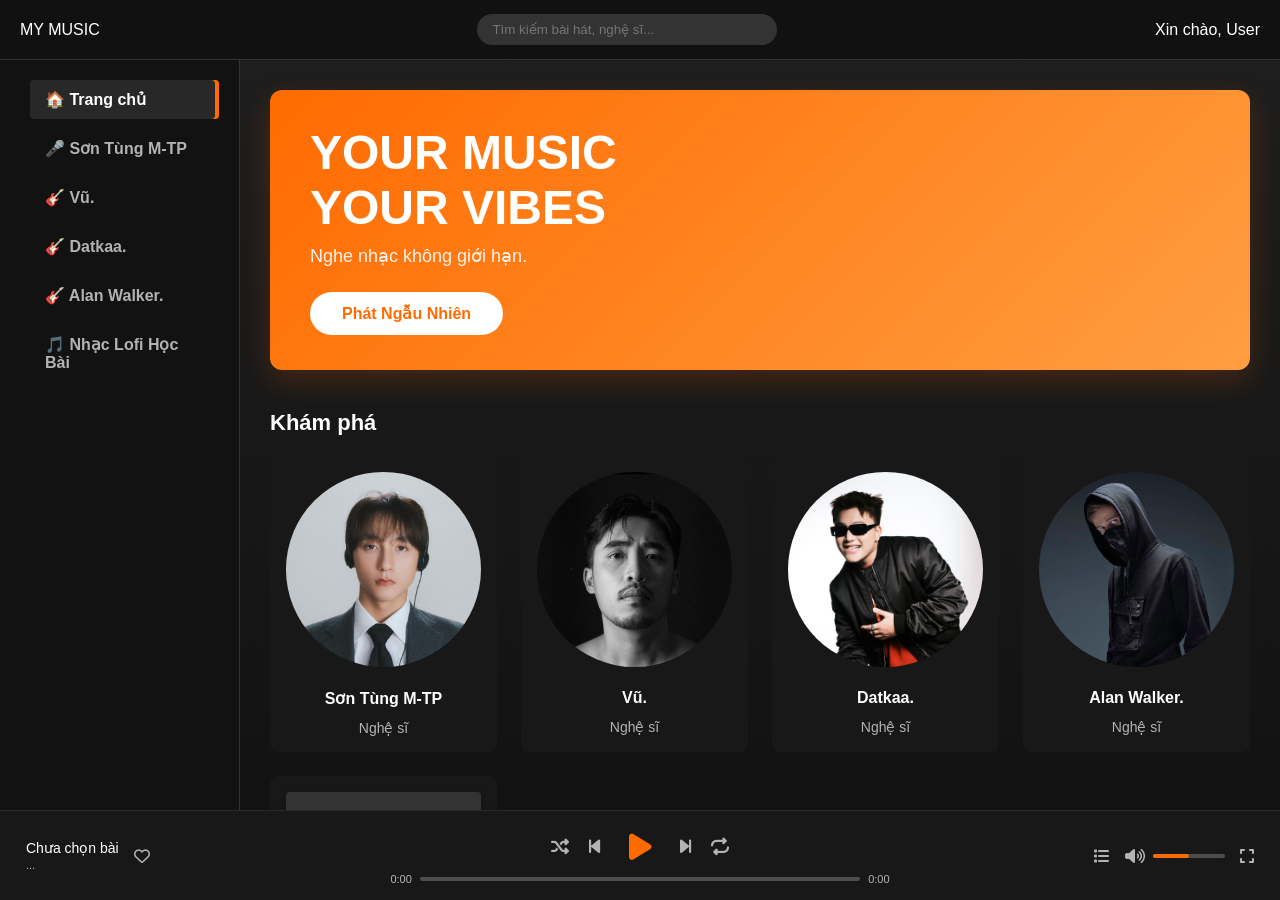
==== index.html @ be59bfaa "Upload code" ====
<!DOCTYPE html>
<html lang="vi">
<head>
    <meta charset="UTF-8">
    <meta name="viewport" content="width=device-width, initial-scale=1.0">
    <title>Music Player - Spotify Style</title>
    <link rel="stylesheet" href="style.css">
    <link rel="stylesheet" href="https://cdnjs.cloudflare.com/ajax/libs/font-awesome/6.4.0/css/all.min.css">
</head>
<body>

    <div class="background-layer">
        <img src="pic/2.jpg" class="bg-img" alt="Background">
        <div class="focus-container">
            <div class="big-clock" id="clock">00:00</div>
            <div class="date-text" id="date">Checking date...</div>
            <div class="focus-song" id="focus-song-info">...</div>
        </div>
    </div>

    <div class="ui-layer" id="mainInterface">
        
        <div class="header">
            <div class="logo-placeholder">MY MUSIC</div>
            <input type="text" placeholder="Tìm kiếm bài hát, nghệ sĩ..." class="search-bar">
            <div class="user-info">Xin chào, User</div>
        </div>

        <div class="sidebar" id="sidebar-container"></div>

        <div class="main-content">
            <div class="content-box banner-box" id="playlist-header">
                <span id="current-playlist-title">Danh sách bài hát</span>
            </div>
            
            <div id="playlist-container"></div>
        </div>

        <div class="footer-player">
            <div class="player-left">
                <div class="song-info">
                    <div class="song-name-text" id="player-song-name">Chưa chọn bài</div>
                    <div class="artist-name-text" id="player-artist-name">...</div>
                </div>
                <i class="fa-regular fa-heart icon-hover"></i>
            </div>

            <div class="player-center">
                <div class="player-controls">
                    <i class="fa-solid fa-shuffle icon-hover" id="btn-shuffle" title="Trộn bài"></i>
                    <i class="fa-solid fa-backward-step icon-hover" id="btn-prev"></i>
                    <button class="btn-play-circle" id="btn-play"><i class="fa-solid fa-play"></i></button>
                    <i class="fa-solid fa-forward-step icon-hover" id="btn-next"></i>
                    <i class="fa-solid fa-repeat icon-hover" id="btn-repeat" title="Lặp lại"></i>
                </div>
                <div class="playback-bar">
                    <span class="time-text">0:00</span>
                    <div class="progress-bar"><div class="progress-fill"></div></div>
                    <span class="time-text">0:00</span>
                </div>
            </div>

            <div class="player-right">
                <i class="fa-solid fa-list icon-hover"></i>
                <div class="volume-control">
                    <i class="fa-solid fa-volume-high icon-hover"></i>
                    <div class="volume-bar"><div class="volume-fill"></div></div>
                </div>
                <i class="fa-solid fa-expand icon-hover"></i>
            </div>
        </div>
    </div>

    <audio id="audio"></audio>
    <script src="js/data.js"></script>   
    <script src="js/ui.js"></script>     
    <script src="js/main.js"></script>
</body>
</html>
---- style.css ----
/* --- CẤU HÌNH CƠ BẢN --- */
* {
    margin: 0;
    padding: 0;
    box-sizing: border-box;
    font-family: 'Segoe UI', sans-serif;
}

body,
html {
    height: 100%;
    width: 100%;
    overflow: hidden;
    background-color: #000;
}

/* --- BACKGROUND --- */
.background-layer {
    position: fixed;
    top: 0;
    left: 0;
    width: 100%;
    height: 100%;
    z-index: 0;
    display: flex;
    flex-direction: column;
    justify-content: center;
    align-items: center;
}

.bg-img {
    position: absolute;
    width: 100%;
    height: 100%;
    object-fit: cover;
    opacity: 0.3;
}

.focus-container {
    position: relative;
    z-index: 1;
    display: flex;
    flex-direction: column;
    align-items: center;
    gap: 5px;
    text-align: center;
}

.big-clock {
    font-size: 160px;
    font-weight: bold;
    color: #fff;
    line-height: 1;
    text-shadow: 0 0 30px rgba(255, 255, 255, 0.8);
    user-select: none;
}

.date-text {
    font-size: 24px;
    color: #ddd;
    font-weight: 300;
    margin: 15px 0;
}

.focus-song {
    font-size: 20px;
    color: #ff6b00;
    font-weight: 600;
    opacity: 0.9;
    text-shadow: 0 0 15px rgba(255, 107, 0, 0.4);
    max-width: 800px;
}

/* --- UI GIAO DIỆN --- */
.ui-layer {
    position: fixed;
    top: 0;
    left: 0;
    width: 100%;
    height: 100%;
    z-index: 10;
    display: grid;
    grid-template-rows: 60px 1fr 90px;
    grid-template-columns: 240px 1fr;
    grid-template-areas: "header header" "sidebar main" "footer footer";
    transition: opacity 0.5s, visibility 0.5s;
    opacity: 1;
    visibility: visible;
    background-color: rgba(0, 0, 0, 0.9);
}

.ui-layer.hide-ui {
    opacity: 0;
    visibility: hidden;
    pointer-events: none;
}

/* --- HEADER --- */
.header {
    grid-area: header;
    background-color: #111;
    display: flex;
    align-items: center;
    justify-content: space-between;
    padding: 0 20px;
    border-bottom: 1px solid #333;
    color: white;
}

.search-bar {
    padding: 8px 15px;
    border-radius: 20px;
    border: none;
    width: 300px;
    outline: none;
    background: #333;
    color: white;
}

/* --- SIDEBAR --- */
.sidebar {
    grid-area: sidebar;
    background-color: #121212;
    padding: 20px 20px 20px 30px;
    display: flex;
    flex-direction: column;
    gap: 10px;
    border-right: 1px solid #333;
    overflow-y: auto;
}

.playlist-item {
    padding: 10px 15px;
    cursor: pointer;
    color: #b3b3b3;
    border-radius: 4px;
    font-weight: 600;
    transition: 0.2s;
    position: relative;
}

.playlist-item:hover {
    background-color: #282828;
    color: white;
}

.playlist-item.active {
    background-color: #282828;
    color: white;
    box-shadow: inset -4px 0 0 #ff6b00;
}

/* --- MAIN CONTENT --- */
.main-content {
    grid-area: main;
    padding: 30px;
    overflow-y: auto;
    background: linear-gradient(to bottom, #1e1e1e, #121212);
}

.banner-box {
    color: white;
    font-size: 24px;
    font-weight: bold;
    margin-bottom: 20px;
}

/* Style cho List dọc (Playlist thường) */
.song-box {
    display: flex;
    justify-content: space-between;
    align-items: center;
    padding: 12px 20px;
    margin-bottom: 10px;
    border-radius: 4px;
    background-color: rgba(255, 255, 255, 0.05);
    color: #b3b3b3;
    cursor: pointer;
    transition: 0.2s;
    border: 1px solid transparent;
}

.song-box:hover {
    background-color: rgba(255, 255, 255, 0.1);
    color: white;
}

.song-box.active {
    background-color: rgba(255, 107, 0, 0.15);
    color: #ff6b00;
    border-color: #ff6b00;
}

.btn-play-small {
    background: transparent;
    color: inherit;
    border: none;
    font-size: 16px;
}

/* --- HOME PAGE STYLE (Spotify Style) --- */
.hero-banner {
    width: 100%;
    height: 280px;
    background: linear-gradient(135deg, #ff6b00, #ff9e42);
    border-radius: 12px;
    padding: 40px;
    display: flex;
    flex-direction: column;
    justify-content: center;
    color: white;
    margin-bottom: 40px;
    box-shadow: 0 10px 30px rgba(255, 107, 0, 0.2);
}

.hero-title {
    font-size: 48px;
    font-weight: 800;
    text-transform: uppercase;
    margin-bottom: 10px;
}

.hero-subtitle {
    font-size: 18px;
    opacity: 0.9;
    margin-bottom: 25px;
}

.hero-btn {
    padding: 12px 32px;
    background: white;
    color: #ff6b00;
    border: none;
    border-radius: 30px;
    font-weight: bold;
    font-size: 16px;
    cursor: pointer;
    width: fit-content;
    transition: 0.3s;
}

.hero-btn:hover {
    transform: scale(1.05);
}

.section-header {
    font-size: 22px;
    color: white;
    font-weight: 700;
    margin-bottom: 20px;
    display: flex;
    justify-content: space-between;
    align-items: end;
}

.see-all {
    font-size: 14px;
    color: #b3b3b3;
    cursor: pointer;
    font-weight: normal;
}

.card-grid {
    display: grid;
    grid-template-columns: repeat(auto-fill, minmax(180px, 1fr));
    gap: 24px;
}

.music-card {
    background-color: #181818;
    padding: 16px;
    border-radius: 8px;
    cursor: pointer;
    transition: 0.3s;
    display: flex;
    flex-direction: column;
    gap: 12px;
}

.music-card:hover {
    background-color: #282828;
    transform: translateY(-5px);
}

.card-img {
    width: 100%;
    aspect-ratio: 1/1;
    background-color: #333;
    border-radius: 4px;
    display: flex;
    align-items: center;
    justify-content: center;
    position: relative;
    box-shadow: 0 4px 10px rgba(0, 0, 0, 0.3);
}

.card-icon {
    font-size: 40px;
    color: #555;
}

.card-title {
    color: white;
    font-weight: 700;
    font-size: 16px;
    white-space: nowrap;
    overflow: hidden;
    text-overflow: ellipsis;
    margin-top: 5px;
}

.card-artist {
    color: #b3b3b3;
    font-size: 14px;
}

/* --- PLAYER BAR --- */
.footer-player {
    grid-area: footer;
    background-color: #181818;
    border-top: 1px solid #282828;
    display: flex;
    align-items: center;
    justify-content: space-between;
    padding: 0 16px;
    color: #b3b3b3;
}

.player-left {
    width: 30%;
    display: flex;
    align-items: center;
    gap: 15px;
    padding-left: 10px;
}

.song-name-text {
    color: white;
    font-size: 14px;
    font-weight: 500;
}

.artist-name-text {
    font-size: 11px;
    margin-top: 3px;
}

.player-center {
    width: 40%;
    display: flex;
    flex-direction: column;
    align-items: center;
    gap: 6px;
}

.player-controls {
    display: flex;
    align-items: center;
    gap: 20px;
    font-size: 18px;
    color: #b3b3b3;
}

.player-controls i:hover {
    color: white;
}

.icon-active {
    color: #ff6b00 !important;
    opacity: 1;
    text-shadow: 0 0 10px rgba(255, 107, 0, 0.4);
}

.btn-play-circle {
    width: 40px;
    height: 40px;
    background: none;
    border: none;
    cursor: pointer;
    display: flex;
    align-items: center;
    justify-content: center;
}

.btn-play-circle i {
    font-size: 30px;
    color: #ff6b00;
    transition: 0.1s;
    width: 40px;
    text-align: center;
}

.btn-play-circle:hover i {
    transform: scale(1.1);
}

.playback-bar {
    width: 100%;
    display: flex;
    align-items: center;
    gap: 8px;
    font-size: 11px;
}

.progress-bar {
    flex-grow: 1;
    height: 4px;
    background-color: #4d4d4d;
    border-radius: 2px;
    cursor: pointer;
    position: relative;
}

.progress-fill {
    width: 0%;
    height: 100%;
    background-color: #ff6b00;
    border-radius: 2px;
}

.player-right {
    width: 30%;
    display: flex;
    justify-content: flex-end;
    align-items: center;
    gap: 15px;
    padding-right: 10px;
}

.volume-control {
    display: flex;
    align-items: center;
    gap: 8px;
    width: 100px;
}

.volume-bar {
    flex-grow: 1;
    height: 4px;
    background-color: #4d4d4d;
    border-radius: 2px;
    cursor: pointer;
}

.volume-fill {
    width: 50%;
    height: 100%;
    background-color: #ff6b00;
    border-radius: 2px;
}

/* --- CUSTOM SCROLLBAR (THANH CUỘN) --- */

/* 1. Dành cho Chrome, Edge, Safari */
::-webkit-scrollbar {
    width: 8px; /* Độ rộng của thanh cuộn (nhỏ gọn) */
}

/* Màu nền của rãnh cuộn (Trùng màu nền web) */
::-webkit-scrollbar-track {
    background: #121212; 
}

/* Thanh kéo (Phần di chuyển) */
::-webkit-scrollbar-thumb {
    background-color: #555; /* Màu xám tối */
    border-radius: 4px; /* Bo tròn 2 đầu */
    border: 2px solid #121212; /* Tạo khoảng hở viền cho đẹp */
}

/* Khi di chuột vào thanh kéo */
::-webkit-scrollbar-thumb:hover {
    background-color: #888; /* Sáng hơn chút */
}

/* Nếu bạn muốn thanh cuộn màu CAM cho nổi bật thì dùng đoạn dưới này:
::-webkit-scrollbar-thumb:hover {
    background-color: #ff6b00;
}
*/


/* 2. Dành cho Firefox (Firefox dùng mã riêng) */
* {
    scrollbar-width: thin; /* Thanh cuộn mỏng */
    scrollbar-color: #555 #121212; /* Màu thanh - Màu nền */
}

/* --- BỔ SUNG CHO TRANG NGHỆ SĨ FULL --- */

/* Nút hành động (Play + Follow) */
.artist-actions {
    display: flex;
    align-items: center;
    gap: 15px;
    margin-top: 15px;
}

.follow-btn {
    background: transparent;
    border: 1px solid rgba(255,255,255,0.3);
    color: white;
    padding: 8px 20px;
    border-radius: 4px;
    font-weight: 700;
    cursor: pointer;
    text-transform: uppercase;
    font-size: 12px;
    letter-spacing: 1px;
    transition: 0.2s;
}
.follow-btn:hover { border-color: white; transform: scale(1.05); }

/* Fan cũng thích (Ảnh tròn) */
.circle-img {
    border-radius: 50% !important; /* Ghi đè style vuông cũ */
    box-shadow: 0 4px 15px rgba(0,0,0,0.4);
}
.center-text {
    text-align: center;
}

/* Khoảng cách giữa các phần */
.section-heading {
    margin-top: 40px; /* Cách xa phần trên một chút */
    margin-bottom: 20px;
    color: white;

}

/* --- TÌM ĐOẠN NÀY TRONG style.css --- */

/* --- TÌM ĐOẠN NÀY TRONG style.css --- */

.artist-header {
    width: 100%;
    
    /* --- SỬA DÒNG NÀY --- */
    /* Thay vì cố định 350px, hãy để nó tự giãn theo tỷ lệ ảnh */
    height: 60vh; /* Chiếm 60% chiều cao màn hình (khoảng 600-700px) */
    
    /* Hoặc dùng tỷ lệ cố định nếu muốn chính xác như ảnh gốc */
    /* aspect-ratio: 16/9; height: auto; */

    position: relative;
    background-size: cover;
    
    /* Căn chỉnh để thấy mặt Sơn Tùng rõ nhất */
    background-position: center 20%; 
    
    border-radius: 12px 12px 0 0;
    margin-bottom: 20px;
    display: flex;
    align-items: flex-end;
    padding: 30px;
    overflow: hidden;
}

/* --- SỬA LẠI AVATAR NGHỆ SĨ --- */
.artist-avatar {
    width: 180px;       /* Kích thước cố định (bạn có thể chỉnh 150px hoặc 200px tùy thích) */
    height: 180px;      /* Phải bằng width để ra hình tròn */
    
    border-radius: 50%; /* Bo tròn tuyệt đối */
    object-fit: cover;  /* Cắt ảnh vừa khít khung tròn mà không bị méo */
    
    box-shadow: 0 8px 20px rgba(0,0,0,0.5); /* Đổ bóng cho nổi bật */
    border: 4px solid #121212; /* Viền trùng màu nền để tách biệt với banner */
    
    flex-shrink: 0; /* Đảm bảo ảnh không bị bóp méo khi màn hình nhỏ */
}

.artist-details{
    color: white;
    text-shadow: 0 0 1px rgba(255, 255, 255, 0.8), 0 0 3px rgba(255, 255, 255, 0.5), 0 0 6px rgba(255, 255, 255, 0.25);
}

/* --- NÚT PLAY TRANG NGHỆ SĨ (Viền Đen + Bóng Đen) --- */
.artist-play-btn {
    width: 55px;
    height: 55px;
    border-radius: 50%;
    background-color: #ff6b00; /* Nền cam */
    
    /* --- SỬA DÒNG NÀY: VIỀN ĐEN --- */
    border: 2.5px solid #000000; /* Viền đen đậm (3px cho rõ) */
    
    /* Đổ bóng đen */
    box-shadow: 0 5px 15px rgba(0, 0, 0, 0.7);
    
    display: flex;
    align-items: center;
    justify-content: center;
    cursor: pointer;
    transition: all 0.2s ease;
}

.artist-play-btn i {
    font-size: 22px;
    color: black; /* Icon bên trong cũng màu đen cho đồng bộ */
    margin-left: 4px;
}

/* Hiệu ứng khi di chuột */
.artist-play-btn:hover {
    transform: scale(1.1);
    background-color: #ff8533;
    border-color: #1a1a1a; /* Viền đen nhạt hơn xíu khi hover (tùy chọn) */
}

.artist-play-btn:active {
    transform: scale(0.95);
}
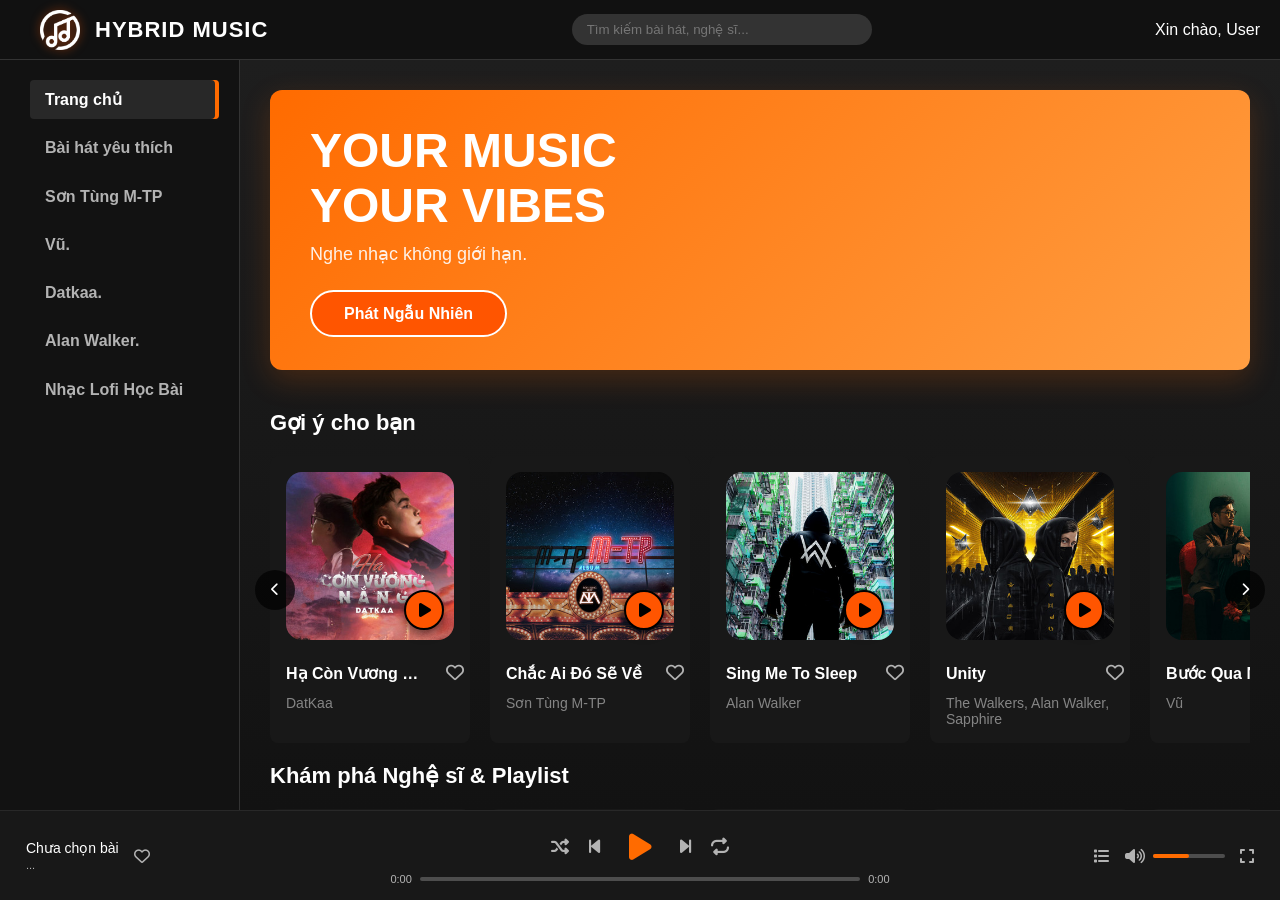
==== commit 873618db: "New Code" ====
--- a/index.html
+++ b/index.html
@@ -1,5 +1,6 @@
 <!DOCTYPE html>
 <html lang="vi">
+
 <head>
     <meta charset="UTF-8">
     <meta name="viewport" content="width=device-width, initial-scale=1.0">
@@ -7,6 +8,7 @@
     <link rel="stylesheet" href="style.css">
     <link rel="stylesheet" href="https://cdnjs.cloudflare.com/ajax/libs/font-awesome/6.4.0/css/all.min.css">
 </head>
+
 <body>
 
     <div class="background-layer">
@@ -19,9 +21,12 @@
     </div>
 
     <div class="ui-layer" id="mainInterface">
-        
+
         <div class="header">
-            <div class="logo-placeholder">MY MUSIC</div>
+            <div class="brand-logo-container" onclick="switchPlaylist('home')">
+                <img src="pic/Logo.png" class="my-logo" alt="Logo">
+                <span class="brand-name">HYBRID MUSIC</span>
+            </div>
             <input type="text" placeholder="Tìm kiếm bài hát, nghệ sĩ..." class="search-bar">
             <div class="user-info">Xin chào, User</div>
         </div>
@@ -32,7 +37,7 @@
             <div class="content-box banner-box" id="playlist-header">
                 <span id="current-playlist-title">Danh sách bài hát</span>
             </div>
-            
+
             <div id="playlist-container"></div>
         </div>
 
@@ -55,7 +60,9 @@
                 </div>
                 <div class="playback-bar">
                     <span class="time-text">0:00</span>
-                    <div class="progress-bar"><div class="progress-fill"></div></div>
+                    <div class="progress-bar">
+                        <div class="progress-fill"></div>
+                    </div>
                     <span class="time-text">0:00</span>
                 </div>
             </div>
@@ -64,7 +71,9 @@
                 <i class="fa-solid fa-list icon-hover"></i>
                 <div class="volume-control">
                     <i class="fa-solid fa-volume-high icon-hover"></i>
-                    <div class="volume-bar"><div class="volume-fill"></div></div>
+                    <div class="volume-bar">
+                        <div class="volume-fill"></div>
+                    </div>
                 </div>
                 <i class="fa-solid fa-expand icon-hover"></i>
             </div>
@@ -72,8 +81,9 @@
     </div>
 
     <audio id="audio"></audio>
-    <script src="js/data.js"></script>   
-    <script src="js/ui.js"></script>     
+    <script src="js/data.js"></script>
+    <script src="js/ui.js"></script>
     <script src="js/main.js"></script>
 </body>
+
 </html>
--- a/style.css
+++ b/style.css
@@ -229,7 +229,7 @@
 .hero-btn {
     padding: 12px 32px;
     background: white;
-    color: #ff6b00;
+    color: white ;
     border: none;
     border-radius: 30px;
     font-weight: bold;
@@ -453,37 +453,23 @@
 
 /* 1. Dành cho Chrome, Edge, Safari */
 ::-webkit-scrollbar {
-    width: 8px; /* Độ rộng của thanh cuộn (nhỏ gọn) */
-}
-
-/* Màu nền của rãnh cuộn (Trùng màu nền web) */
+    width: 6px; /* Độ rộng vừa phải */
+}
+
+/* 2. Màu nền của rãnh trượt (Màu đen tối để chìm vào nền) */
 ::-webkit-scrollbar-track {
     background: #121212; 
 }
 
-/* Thanh kéo (Phần di chuyển) */
+/* 3. Màu của thanh trượt (MÀU CAM) */
 ::-webkit-scrollbar-thumb {
-    background-color: #555; /* Màu xám tối */
-    border-radius: 4px; /* Bo tròn 2 đầu */
-    border: 2px solid #121212; /* Tạo khoảng hở viền cho đẹp */
-}
-
-/* Khi di chuột vào thanh kéo */
+    background: #ff5500; /* Đây là màu cam rực rỡ */
+    border-radius: 5px;   /* Bo tròn 2 đầu cho mềm mại */
+}
+
+/* 4. Hiệu ứng khi di chuột vào thanh trượt (Sáng lên xíu) */
 ::-webkit-scrollbar-thumb:hover {
-    background-color: #888; /* Sáng hơn chút */
-}
-
-/* Nếu bạn muốn thanh cuộn màu CAM cho nổi bật thì dùng đoạn dưới này:
-::-webkit-scrollbar-thumb:hover {
-    background-color: #ff6b00;
-}
-*/
-
-
-/* 2. Dành cho Firefox (Firefox dùng mã riêng) */
-* {
-    scrollbar-width: thin; /* Thanh cuộn mỏng */
-    scrollbar-color: #555 #121212; /* Màu thanh - Màu nền */
+    background: #ff7700; 
 }
 
 /* --- BỔ SUNG CHO TRANG NGHỆ SĨ FULL --- */
@@ -548,7 +534,7 @@
     /* Căn chỉnh để thấy mặt Sơn Tùng rõ nhất */
     background-position: center 20%; 
     
-    border-radius: 12px 12px 0 0;
+    border-radius: 12px;
     margin-bottom: 20px;
     display: flex;
     align-items: flex-end;
@@ -610,4 +596,148 @@
 
 .artist-play-btn:active {
     transform: scale(0.95);
+}
+
+.heart-btn {
+    background: transparent;
+    border: none;
+    color: #b3b3b3;
+    font-size: 18px;
+    cursor: pointer;
+    margin-left: 10px;
+    transition: transform 0.2s;
+}
+.heart-btn:hover {
+    transform: scale(1.2);
+    color: white;
+}
+
+.heart-btn.liked {
+    color: #ff5500; /* Màu cam chủ đạo */
+    font-weight: 900;
+    text-shadow: 0 0 10px rgba(255, 85, 0, 0.5); /* Thêm chút hiệu ứng phát sáng */
+}
+
+/* 2. CLASS HỖ TRỢ CĂN GIỮA (Thêm mới) */
+.title-container {
+    display: flex;
+    justify-content: space-between;
+    align-items: center; /* <-- CÂU LỆNH QUAN TRỌNG ĐỂ TIM KHÔNG BỊ LỆCH */
+    margin-top: 10px;
+    width: 100%;
+}
+
+.title-container .card-title {
+    margin :0;
+    line-height: 1.2;
+    padding-top: 2px;
+}
+
+.title-container .heart-btn { 
+    display: flex;
+    align-items: center;
+    height: 100%;
+    transform: translateX(10px);
+}
+
+.horizontal-scroll-container {
+    display: flex;           /* Xếp các thẻ nằm ngang */
+    gap: 20px;               /* Khoảng cách giữa các thẻ */
+    overflow-x: auto;        /* Cho phép cuộn ngang khi tràn */
+    overflow-y: hidden;      /* Ẩn cuộn dọc */
+    padding-bottom: 20px;    /* Khoảng hở dưới để thanh cuộn không che nội dung */
+    scroll-behavior: smooth; /* Cuộn mượt mà */
+}
+
+/* Định dạng thẻ bên trong khi ở chế độ cuộn ngang */
+.horizontal-scroll-container .music-card {
+    min-width: 200px;        /* QUAN TRỌNG: Chiều rộng cố định, không bị co lại */
+    width: 200px;
+    flex-shrink: 0;          /* Đảm bảo thẻ không bị bóp méo khi màn hình nhỏ */
+}
+
+/* 1. Khung bao quanh để giữ vị trí nút bấm */
+.scroll-wrapper {
+    position: relative; /* Để nút absolute canh theo cái này */
+    width: 100%;
+}
+
+/* 2. Container chứa bài hát (Ẩn thanh cuộn nhưng vẫn cuộn được) */
+.horizontal-scroll-container {
+    display: flex;
+    gap: 20px;
+    overflow-x: auto;        /* Cho phép cuộn */
+    scroll-behavior: smooth; /* Trượt mượt mà */
+    
+    /* Ẩn thanh cuộn trên các trình duyệt */
+    -ms-overflow-style: none;  /* IE and Edge */
+    scrollbar-width: none;  /* Firefox */
+}
+.horizontal-scroll-container::-webkit-scrollbar {
+    display: none; /* Chrome, Safari, Opera */
+}
+
+/* 3. Style cho nút Mũi tên (Giống Spotify) */
+.scroll-btn {
+    position: absolute;
+    top: 50%;
+    transform: translateY(-100%); /* Căn giữa theo chiều dọc */
+    width: 40px;
+    height: 40px;
+    background-color: rgba(0, 0, 0, 0.7); /* Màu đen mờ */
+    color: white;
+    border: none;
+    border-radius: 50%; /* Hình tròn */
+    cursor: pointer;
+    z-index: 10;
+    display: flex;
+    align-items: center;
+    justify-content: center;
+    transition: all 0.2s;
+}
+
+.scroll-btn:hover {
+    background-color: #333; /* Sáng hơn khi di chuột */
+    transform: translateY(-100%) scale(1.1);
+}
+
+/* Vị trí nút Trái/Phải */
+.scroll-btn.left { left: -15px; }
+.scroll-btn.right { right: -15px; }
+
+
+/* 1. Khung chứa Logo và Tên */
+.brand-logo-container {
+    display: flex;             /* Xếp ngang hàng */
+    align-items: center;       /* Căn giữa theo chiều dọc */
+    gap: 15px;                 /* Khoảng cách giữa Logo và Chữ */
+    padding: 15px 20px;        /* Căn lề cho thoáng */
+    cursor: pointer;           /* Chỉ tay vào thấy bấm được */
+}
+
+/* 2. Chỉnh kích thước Logo */
+.my-logo {
+    width: 40px;               /* Độ rộng logo (tùy chỉnh to nhỏ ở đây) */
+    height: 40px;
+    object-fit: contain;       /* Đảm bảo ảnh không bị méo */
+    filter: drop-shadow(0 0 5px rgba(255, 85, 0, 0.5)); /* (Tùy chọn) Phát sáng màu cam nhẹ */
+}
+
+/* 3. Chỉnh phông chữ "Hybrid Music" */
+.brand-name {
+    font-size: 22px;           /* Cỡ chữ */
+    font-weight: 800;          /* Chữ đậm */
+    color: white;              /* Màu chữ trắng */
+    letter-spacing: 1px;       /* Giãn chữ ra xíu cho sang */
+    text-transform: uppercase; /* Viết hoa toàn bộ */
+}
+
+/* (Tùy chọn) Hiệu ứng khi di chuột vào Logo */
+.brand-logo-container:hover .my-logo {
+    transform: rotate(-10deg); /* Xoay nhẹ logo cho vui mắt */
+    transition: transform 0.3s;
+}
+.brand-logo-container:hover .brand-name {
+    color: #ff5500;            /* Đổi chữ sang màu cam khi hover */
+    transition: color 0.3s;
 }
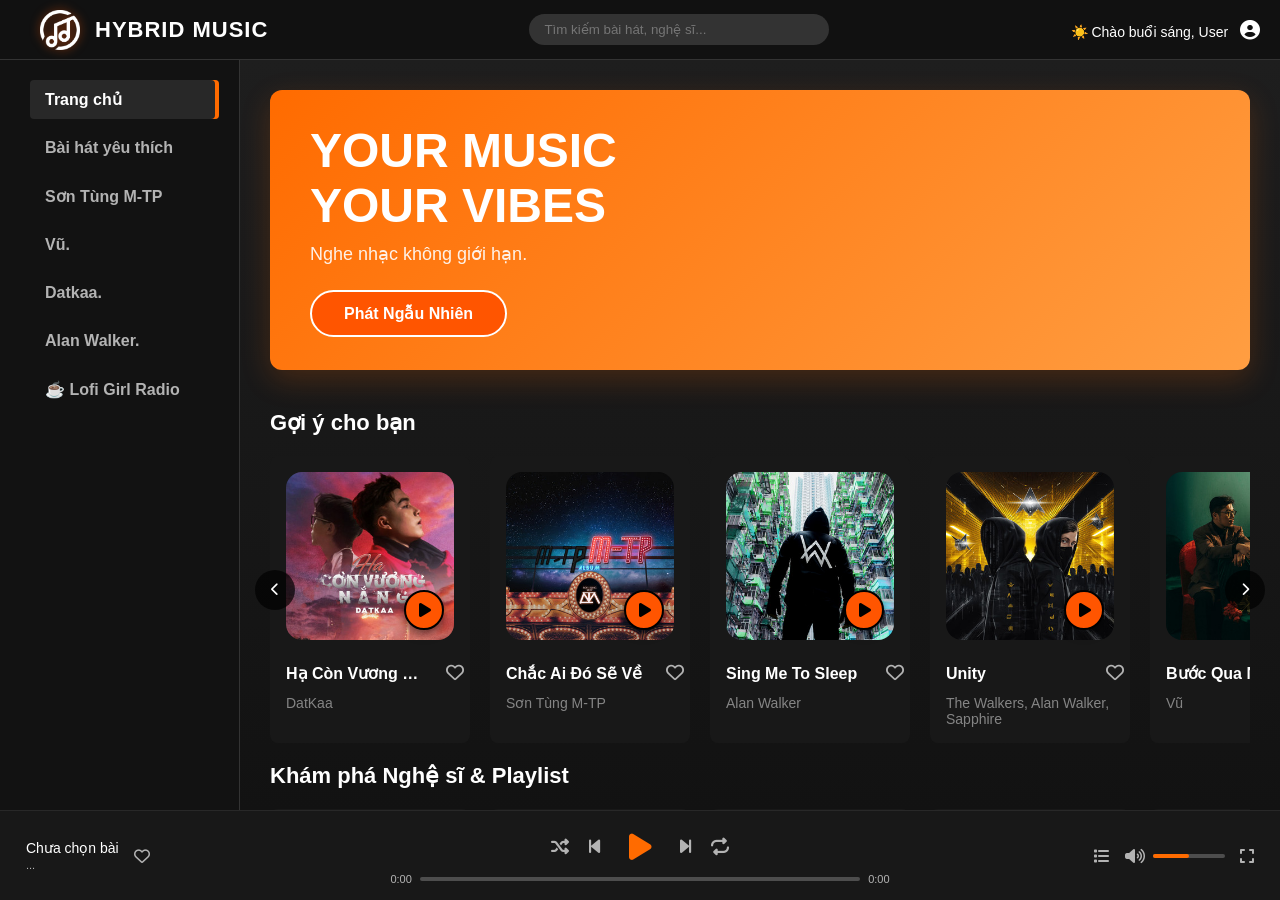
==== commit 9f11738b: "New Code" ====
--- a/index.html
+++ b/index.html
@@ -28,7 +28,10 @@
                 <span class="brand-name">HYBRID MUSIC</span>
             </div>
             <input type="text" placeholder="Tìm kiếm bài hát, nghệ sĩ..." class="search-bar">
-            <div class="user-info">Xin chào, User</div>
+            <div class="user-profile" style="font-weight: 500; font-size: 14px;">
+                <span id="user-greeting">Xin chào, User</span>
+                <i class="fa-solid fa-user-circle" style="margin-left: 8px; font-size: 20px;"></i>
+            </div>
         </div>
 
         <div class="sidebar" id="sidebar-container"></div>
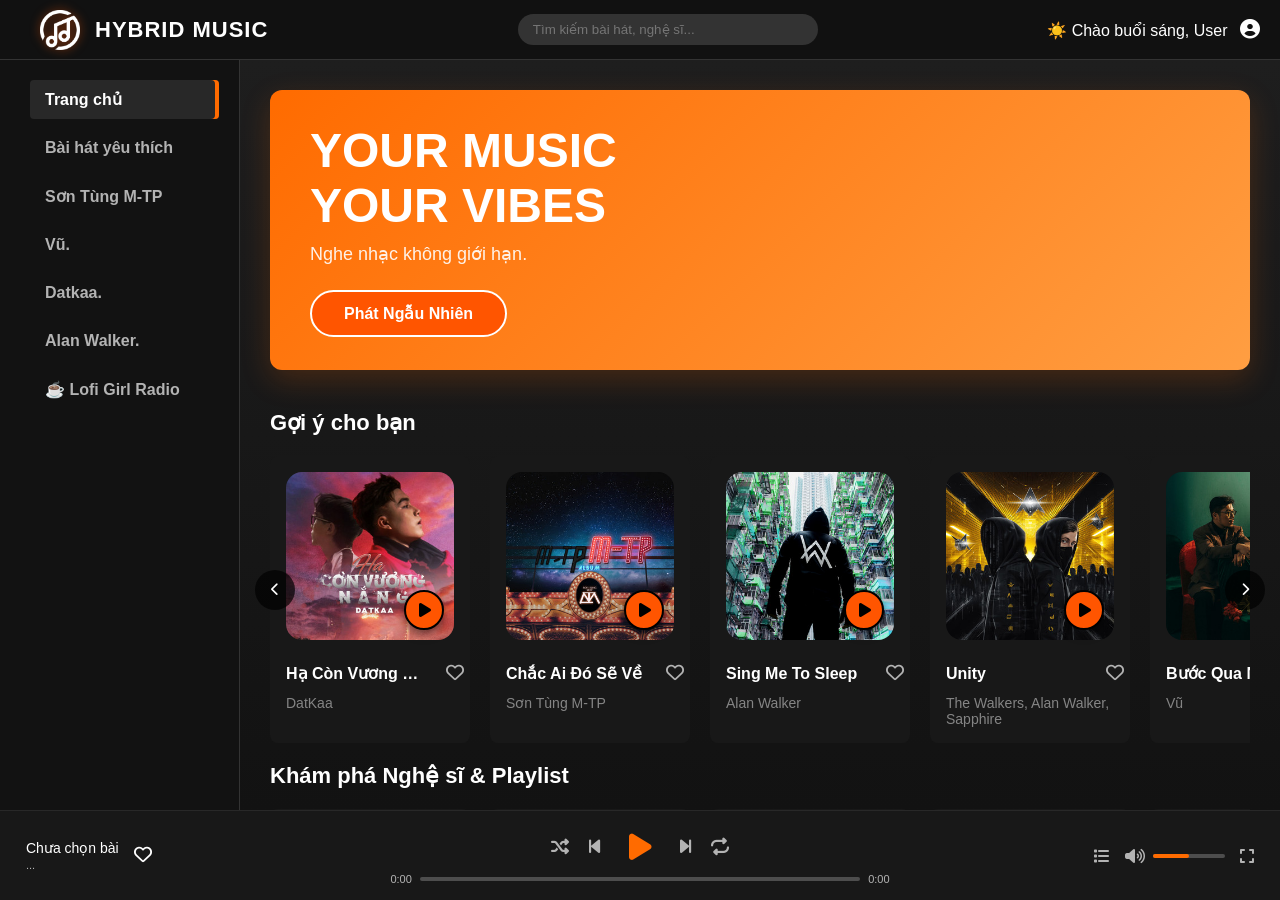
==== commit cdc8914d: "New Code" ====
--- a/index.html
+++ b/index.html
@@ -1,14 +1,12 @@
 <!DOCTYPE html>
 <html lang="vi">
-
 <head>
     <meta charset="UTF-8">
     <meta name="viewport" content="width=device-width, initial-scale=1.0">
-    <title>Music Player - Spotify Style</title>
+    <title>Hybrid Music Player</title>
     <link rel="stylesheet" href="style.css">
     <link rel="stylesheet" href="https://cdnjs.cloudflare.com/ajax/libs/font-awesome/6.4.0/css/all.min.css">
 </head>
-
 <body>
 
     <div class="background-layer">
@@ -20,6 +18,8 @@
         </div>
     </div>
 
+    <div id="youtube-floating-player" class="yt-player hidden"></div>
+
     <div class="ui-layer" id="mainInterface">
 
         <div class="header">
@@ -28,7 +28,7 @@
                 <span class="brand-name">HYBRID MUSIC</span>
             </div>
             <input type="text" placeholder="Tìm kiếm bài hát, nghệ sĩ..." class="search-bar">
-            <div class="user-profile" style="font-weight: 500; font-size: 14px;">
+            <div class="user-profile" style="font-weight: 500; font-size: 16px;">
                 <span id="user-greeting">Xin chào, User</span>
                 <i class="fa-solid fa-user-circle" style="margin-left: 8px; font-size: 20px;"></i>
             </div>
@@ -40,7 +40,6 @@
             <div class="content-box banner-box" id="playlist-header">
                 <span id="current-playlist-title">Danh sách bài hát</span>
             </div>
-
             <div id="playlist-container"></div>
         </div>
 
@@ -50,14 +49,18 @@
                     <div class="song-name-text" id="player-song-name">Chưa chọn bài</div>
                     <div class="artist-name-text" id="player-artist-name">...</div>
                 </div>
-                <i class="fa-regular fa-heart icon-hover"></i>
+                <div class="player-controls-left">
+                    <i id="btn-player-heart" class="fa-regular fa-heart icon-hover"></i>
+                </div>
             </div>
 
             <div class="player-center">
                 <div class="player-controls">
                     <i class="fa-solid fa-shuffle icon-hover" id="btn-shuffle" title="Trộn bài"></i>
                     <i class="fa-solid fa-backward-step icon-hover" id="btn-prev"></i>
-                    <button class="btn-play-circle" id="btn-play"><i class="fa-solid fa-play"></i></button>
+                    <button class="btn-play-circle" id="btn-play">
+                        <i class="fa-solid fa-play"></i>
+                    </button>
                     <i class="fa-solid fa-forward-step icon-hover" id="btn-next"></i>
                     <i class="fa-solid fa-repeat icon-hover" id="btn-repeat" title="Lặp lại"></i>
                 </div>
@@ -84,9 +87,9 @@
     </div>
 
     <audio id="audio"></audio>
+
     <script src="js/data.js"></script>
     <script src="js/ui.js"></script>
     <script src="js/main.js"></script>
 </body>
-
 </html>
--- a/style.css
+++ b/style.css
@@ -6,15 +6,14 @@
     font-family: 'Segoe UI', sans-serif;
 }
 
-body,
-html {
+body, html {
     height: 100%;
     width: 100%;
     overflow: hidden;
     background-color: #000;
 }
 
-/* --- BACKGROUND --- */
+/* --- BACKGROUND & FOCUS MODE --- */
 .background-layer {
     position: fixed;
     top: 0;
@@ -71,7 +70,7 @@
     max-width: 800px;
 }
 
-/* --- UI GIAO DIỆN --- */
+/* --- UI LAYER (GIAO DIỆN CHÍNH) --- */
 .ui-layer {
     position: fixed;
     top: 0;
@@ -106,6 +105,41 @@
     border-bottom: 1px solid #333;
     color: white;
 }
+/* 1. Khung chứa Logo và Tên */
+.brand-logo-container {
+    display: flex;             /* Xếp ngang hàng */
+    align-items: center;       /* Căn giữa theo chiều dọc */
+    gap: 15px;                 /* Khoảng cách giữa Logo và Chữ */
+    padding: 15px 20px;        /* Căn lề cho thoáng */
+    cursor: pointer;           /* Chỉ tay vào thấy bấm được */
+}
+
+/* 2. Chỉnh kích thước Logo */
+.my-logo {
+    width: 40px;               /* Độ rộng logo (tùy chỉnh to nhỏ ở đây) */
+    height: 40px;
+    object-fit: contain;       /* Đảm bảo ảnh không bị méo */
+    filter: drop-shadow(0 0 5px rgba(255, 85, 0, 0.5)); /* (Tùy chọn) Phát sáng màu cam nhẹ */
+}
+
+/* 3. Chỉnh phông chữ "Hybrid Music" */
+.brand-name {
+    font-size: 22px;           /* Cỡ chữ */
+    font-weight: 800;          /* Chữ đậm */
+    color: white;              /* Màu chữ trắng */
+    letter-spacing: 1px;       /* Giãn chữ ra xíu cho sang */
+    text-transform: uppercase; /* Viết hoa toàn bộ */
+}
+
+/* (Tùy chọn) Hiệu ứng khi di chuột vào Logo */
+.brand-logo-container:hover .my-logo {
+    transform: rotate(-10deg); /* Xoay nhẹ logo cho vui mắt */
+    transition: transform 0.3s;
+}
+.brand-logo-container:hover .brand-name {
+    color: #ff5500;            /* Đổi chữ sang màu cam khi hover */
+    transition: color 0.3s;
+}
 
 .search-bar {
     padding: 8px 15px;
@@ -136,7 +170,7 @@
     border-radius: 4px;
     font-weight: 600;
     transition: 0.2s;
-    position: relative;
+    /* position: relative; */
 }
 
 .playlist-item:hover {
@@ -158,47 +192,7 @@
     background: linear-gradient(to bottom, #1e1e1e, #121212);
 }
 
-.banner-box {
-    color: white;
-    font-size: 24px;
-    font-weight: bold;
-    margin-bottom: 20px;
-}
-
-/* Style cho List dọc (Playlist thường) */
-.song-box {
-    display: flex;
-    justify-content: space-between;
-    align-items: center;
-    padding: 12px 20px;
-    margin-bottom: 10px;
-    border-radius: 4px;
-    background-color: rgba(255, 255, 255, 0.05);
-    color: #b3b3b3;
-    cursor: pointer;
-    transition: 0.2s;
-    border: 1px solid transparent;
-}
-
-.song-box:hover {
-    background-color: rgba(255, 255, 255, 0.1);
-    color: white;
-}
-
-.song-box.active {
-    background-color: rgba(255, 107, 0, 0.15);
-    color: #ff6b00;
-    border-color: #ff6b00;
-}
-
-.btn-play-small {
-    background: transparent;
-    color: inherit;
-    border: none;
-    font-size: 16px;
-}
-
-/* --- HOME PAGE STYLE (Spotify Style) --- */
+/* Banner Trang Home */
 .hero-banner {
     width: 100%;
     height: 280px;
@@ -243,6 +237,7 @@
     transform: scale(1.05);
 }
 
+/* Các thành phần thẻ nhạc (Card) */
 .section-header {
     font-size: 22px;
     color: white;
@@ -253,11 +248,33 @@
     align-items: end;
 }
 
-.see-all {
-    font-size: 14px;
-    color: #b3b3b3;
-    cursor: pointer;
-    font-weight: normal;
+/* 1. Khung bao quanh để giữ vị trí nút bấm */
+.scroll-wrapper {
+    position: relative; /* Để nút absolute canh theo cái này */
+    width: 100%;
+}
+
+/* 2. Container chứa bài hát (Ẩn thanh cuộn nhưng vẫn cuộn được) */
+.horizontal-scroll-container {
+    display: flex;
+    gap: 20px;
+    overflow-x: auto;        /* Cho phép cuộn */
+    scroll-behavior: smooth; /* Trượt mượt mà */
+    padding-bottom: 20px; 
+    
+    /* Ẩn thanh cuộn trên các trình duyệt */
+    -ms-overflow-style: none;  /* IE and Edge */
+    scrollbar-width: none;  /* Firefox */
+}
+.horizontal-scroll-container::-webkit-scrollbar {
+    display: none; /* Chrome, Safari, Opera */
+}
+
+/* Định dạng thẻ bên trong khi ở chế độ cuộn ngang */
+.horizontal-scroll-container .music-card {
+    min-width: 200px;        /* QUAN TRỌNG: Chiều rộng cố định, không bị co lại */
+    width: 200px;
+    flex-shrink: 0;          /* Đảm bảo thẻ không bị bóp méo khi màn hình nhỏ */
 }
 
 .card-grid {
@@ -291,12 +308,7 @@
     align-items: center;
     justify-content: center;
     position: relative;
-    box-shadow: 0 4px 10px rgba(0, 0, 0, 0.3);
-}
-
-.card-icon {
-    font-size: 40px;
-    color: #555;
+    /* box-shadow: 0 4px 10px rgba(0, 0, 0, 0.3); */
 }
 
 .card-title {
@@ -314,7 +326,182 @@
     font-size: 14px;
 }
 
-/* --- PLAYER BAR --- */
+.scroll-btn {
+    position: absolute;
+    top: 50%;
+    transform: translateY(-100%); /* Căn giữa theo chiều dọc */
+    width: 40px;
+    height: 40px;
+    background-color: rgba(0, 0, 0, 0.7); /* Màu đen mờ */
+    color: white;
+    border: none;
+    border-radius: 50%; /* Hình tròn */
+    cursor: pointer;
+    z-index: 10;
+    display: flex;
+    align-items: center;
+    justify-content: center;
+    /* transition: all 0.2s; */
+}
+
+.scroll-btn:hover {
+    background-color: #333; /* Sáng hơn khi di chuột */
+    transform: translateY(-100%) scale(1.1);
+}
+
+/* Vị trí nút Trái/Phải */
+.scroll-btn.left { left: -15px; }
+.scroll-btn.right { right: -15px; }
+
+/* Nút tim nhỏ trên card */
+.title-container {
+    display: flex;
+    justify-content: space-between;
+    align-items: center; 
+    margin-top: 10px;
+    width: 100%;
+}
+
+.title-container .card-title {
+    margin :0;
+    line-height: 1.2;
+    padding-top: 2px;
+}
+
+.heart-btn {
+    background: transparent;
+    border: none;
+    color: #b3b3b3;
+    font-size: 18px;
+    cursor: pointer;
+    margin-left: 10px;
+    transition: transform 0.2s;
+}
+.heart-btn:hover {
+    transform: scale(1.2);
+    color: white;
+}
+
+.heart-btn.liked {
+    color: #ff5500; /* Màu cam chủ đạo */
+    font-weight: 900;
+    text-shadow: 0 0 10px rgba(255, 85, 0, 0.5); /* Thêm chút hiệu ứng phát sáng */
+}
+
+/* --- TRANG NGHỆ SĨ & LIST BÀI HÁT --- */
+.artist-header {
+    width: 100%;
+    height: 60vh;
+    /* aspect-ratio: 16/9; height: auto; */
+    position: relative;
+    background-size: cover;
+    background-position: center 20%; 
+    border-radius: 12px;
+    margin-bottom: 20px;
+    display: flex;
+    align-items: flex-end;
+    padding: 30px;
+    overflow: hidden;
+}
+
+.artist-avatar {
+    width: 180px;       
+    height: 180px;      
+    border-radius: 50%; 
+    object-fit: cover;  
+    box-shadow: 0 8px 20px rgba(0,0,0,0.5); 
+    border: 4px solid #121212; 
+    flex-shrink: 0; 
+}
+
+.artist-details{
+    color: white;
+    text-shadow: 0 0 1px rgba(255, 255, 255, 0.8), 0 0 3px rgba(255, 255, 255, 0.5), 0 0 6px rgba(255, 255, 255, 0.25);
+    /* text-shadow: 0 0 3px rgba(0,0,0,0.8); */
+}
+
+.artist-actions {
+    display: flex;
+    align-items: center;
+    gap: 15px;
+    margin-top: 15px;
+}
+
+.artist-play-btn {
+    width: 55px;
+    height: 55px;
+    border-radius: 50%;
+    background-color: #ff6b00; 
+    border: 2.5px solid #000000; 
+    box-shadow: 0 5px 15px rgba(0, 0, 0, 0.7);
+    display: flex;
+    align-items: center;
+    justify-content: center;
+    cursor: pointer;
+    transition: all 0.2s ease;
+    /* transition: 0.2s; */
+}
+
+.artist-play-btn i {
+    font-size: 22px;
+    color: black; /* Icon bên trong cũng màu đen cho đồng bộ */
+    margin-left: 4px;
+}
+
+/* Hiệu ứng khi di chuột */
+.artist-play-btn:hover {
+    transform: scale(1.1);
+    background-color: #ff8533;
+    border-color: #1a1a1a; 
+}
+
+.artist-play-btn:active {
+    transform: scale(0.95);
+}
+
+.follow-btn {
+    background: #ff6b00;
+    border: 2px solid white;
+    color: white;
+    padding: 8px 20px;
+    border-radius: 15px;
+    font-weight: 700;
+    cursor: pointer;
+    text-transform: uppercase;
+    font-size: 12px;
+    letter-spacing: 1px;
+    transition: 0.2s;
+}
+.follow-btn:hover { border-color: white; transform: scale(1.05); }
+
+
+/* Style cho List dọc (Playlist thường) */
+.song-box {
+    display: flex;
+    justify-content: space-between;
+    align-items: center;
+    padding: 12px 20px;
+    margin-bottom: 10px;
+    border-radius: 4px;
+    background-color: rgba(255, 255, 255, 0.05);
+    color: #b3b3b3;
+    cursor: pointer;
+    transition: 0.2s;
+    border: 1px solid transparent;
+}
+
+.song-box:hover {
+    background-color: rgba(255, 255, 255, 0.1);
+    color: white;
+}
+
+.song-box.active {
+    background-color: rgba(255, 107, 0, 0.15);
+    color: #ff6b00;
+    border-color: #ff6b00;
+}
+
+/* --- PLAYER BAR (THANH PHÁT NHẠC DƯỚI CÙNG) --- */
 .footer-player {
     grid-area: footer;
     background-color: #181818;
@@ -334,6 +521,23 @@
     padding-left: 10px;
 }
 
+.player-right {
+    width: 30%;
+    display: flex;
+    justify-content: flex-end;
+    align-items: center;
+    gap: 15px;
+    padding-right: 10px;
+}
+
+.player-center {
+    width: 40%;
+    display: flex;
+    flex-direction: column;
+    align-items: center;
+    gap: 6px;
+}
+
 .song-name-text {
     color: white;
     font-size: 14px;
@@ -343,14 +547,6 @@
 .artist-name-text {
     font-size: 11px;
     margin-top: 3px;
-}
-
-.player-center {
-    width: 40%;
-    display: flex;
-    flex-direction: column;
-    align-items: center;
-    gap: 6px;
 }
 
 .player-controls {
@@ -402,13 +598,28 @@
     font-size: 11px;
 }
 
+.volume-control {
+    display: flex;
+    align-items: center;
+    gap: 8px;
+    width: 100px;
+}
+
 .progress-bar {
     flex-grow: 1;
     height: 4px;
     background-color: #4d4d4d;
     border-radius: 2px;
     cursor: pointer;
-    position: relative;
+    /* position: relative; */
+}
+
+.volume-bar {
+    flex-grow: 1;
+    height: 4px;
+    background-color: #4d4d4d;
+    border-radius: 2px;
+    cursor: pointer;
 }
 
 .progress-fill {
@@ -418,38 +629,81 @@
     border-radius: 2px;
 }
 
-.player-right {
-    width: 30%;
-    display: flex;
-    justify-content: flex-end;
-    align-items: center;
-    gap: 15px;
-    padding-right: 10px;
-}
-
-.volume-control {
-    display: flex;
-    align-items: center;
-    gap: 8px;
-    width: 100px;
-}
-
-.volume-bar {
-    flex-grow: 1;
-    height: 4px;
-    background-color: #4d4d4d;
-    border-radius: 2px;
-    cursor: pointer;
-}
-
 .volume-fill {
-    width: 50%;
+    width: 0%;
     height: 100%;
     background-color: #ff6b00;
     border-radius: 2px;
 }
 
-/* --- CUSTOM SCROLLBAR (THANH CUỘN) --- */
+#btn-player-heart {
+    color: #ffffff;
+    font-size: 18px;
+    cursor: pointer;
+    transition: all 0.3s cubic-bezier(0.175, 0.885, 0.32, 1.275);
+}
+
+#btn-player-heart:hover {
+    color: #f7864e;
+    transform: scale(1.1);
+}
+
+#btn-player-heart.liked {
+    color: #ff6b00;
+    text-shadow: 0 0 5px #ff6b00, 0 0 15px #ff6b00;
+    transform: scale(1.2);
+}
+#btn-player-heart:active {
+    transform: scale(0.9);
+}
+
+.yt-player {
+    position: fixed;
+    z-index: 100; /* Nổi lên trên cùng */
+    transition: all 0.5s cubic-bezier(0.175, 0.885, 0.32, 1.275); /* Hiệu ứng trượt mượt mà */
+    box-shadow: 0 10px 30px rgba(0,0,0,0.5);
+    background: black;
+    overflow: hidden;
+}
+
+/* 1. Trạng thái ẨN (Khi nghe nhạc MP3) */
+.yt-player.hidden {
+    bottom: -300px; /* Giấu xuống đáy */
+    right: 20px;
+    width: 320px;
+    height: 180px;
+    opacity: 0;
+    pointer-events: none;
+}
+
+/* 2. Trạng thái MINI (Khi đang lướt web khác) */
+.yt-player.mini {
+    bottom: 100px; /* Nằm góc phải, trên thanh player */
+    right: 20px;
+    width: 320px;
+    height: 180px;
+    border-radius: 12px;
+    border: 2px solid #333;
+}
+
+/* 3. Trạng thái FULL (Khi bấm vào xem) */
+.yt-player.full {
+    top: 60px; /* Cách header */
+    left: 240px; /* Cách sidebar */
+    width: calc(100% - 240px); /* Tràn màn hình nội dung */
+    height: calc(100% - 150px);
+    border-radius: 0;
+    border: none;
+}
+
+#youtube-floating-player {
+    transition: all 0.5s cubic-bezier(0.175, 0.885, 0.32, 1.275) !important;
+}
+
+#youtube-floating-player.focus-hide {
+    opacity: 0 !important;
+    pointer-events: none !important;
+}
 
 /* 1. Dành cho Chrome, Edge, Safari */
 ::-webkit-scrollbar {
@@ -472,30 +726,6 @@
     background: #ff7700; 
 }
 
-/* --- BỔ SUNG CHO TRANG NGHỆ SĨ FULL --- */
-
-/* Nút hành động (Play + Follow) */
-.artist-actions {
-    display: flex;
-    align-items: center;
-    gap: 15px;
-    margin-top: 15px;
-}
-
-.follow-btn {
-    background: transparent;
-    border: 1px solid rgba(255,255,255,0.3);
-    color: white;
-    padding: 8px 20px;
-    border-radius: 4px;
-    font-weight: 700;
-    cursor: pointer;
-    text-transform: uppercase;
-    font-size: 12px;
-    letter-spacing: 1px;
-    transition: 0.2s;
-}
-.follow-btn:hover { border-color: white; transform: scale(1.05); }
 
 /* Fan cũng thích (Ảnh tròn) */
 .circle-img {
@@ -512,125 +742,6 @@
     margin-bottom: 20px;
     color: white;
 
-}
-
-/* --- TÌM ĐOẠN NÀY TRONG style.css --- */
-
-/* --- TÌM ĐOẠN NÀY TRONG style.css --- */
-
-.artist-header {
-    width: 100%;
-    
-    /* --- SỬA DÒNG NÀY --- */
-    /* Thay vì cố định 350px, hãy để nó tự giãn theo tỷ lệ ảnh */
-    height: 60vh; /* Chiếm 60% chiều cao màn hình (khoảng 600-700px) */
-    
-    /* Hoặc dùng tỷ lệ cố định nếu muốn chính xác như ảnh gốc */
-    /* aspect-ratio: 16/9; height: auto; */
-
-    position: relative;
-    background-size: cover;
-    
-    /* Căn chỉnh để thấy mặt Sơn Tùng rõ nhất */
-    background-position: center 20%; 
-    
-    border-radius: 12px;
-    margin-bottom: 20px;
-    display: flex;
-    align-items: flex-end;
-    padding: 30px;
-    overflow: hidden;
-}
-
-/* --- SỬA LẠI AVATAR NGHỆ SĨ --- */
-.artist-avatar {
-    width: 180px;       /* Kích thước cố định (bạn có thể chỉnh 150px hoặc 200px tùy thích) */
-    height: 180px;      /* Phải bằng width để ra hình tròn */
-    
-    border-radius: 50%; /* Bo tròn tuyệt đối */
-    object-fit: cover;  /* Cắt ảnh vừa khít khung tròn mà không bị méo */
-    
-    box-shadow: 0 8px 20px rgba(0,0,0,0.5); /* Đổ bóng cho nổi bật */
-    border: 4px solid #121212; /* Viền trùng màu nền để tách biệt với banner */
-    
-    flex-shrink: 0; /* Đảm bảo ảnh không bị bóp méo khi màn hình nhỏ */
-}
-
-.artist-details{
-    color: white;
-    text-shadow: 0 0 1px rgba(255, 255, 255, 0.8), 0 0 3px rgba(255, 255, 255, 0.5), 0 0 6px rgba(255, 255, 255, 0.25);
-}
-
-/* --- NÚT PLAY TRANG NGHỆ SĨ (Viền Đen + Bóng Đen) --- */
-.artist-play-btn {
-    width: 55px;
-    height: 55px;
-    border-radius: 50%;
-    background-color: #ff6b00; /* Nền cam */
-    
-    /* --- SỬA DÒNG NÀY: VIỀN ĐEN --- */
-    border: 2.5px solid #000000; /* Viền đen đậm (3px cho rõ) */
-    
-    /* Đổ bóng đen */
-    box-shadow: 0 5px 15px rgba(0, 0, 0, 0.7);
-    
-    display: flex;
-    align-items: center;
-    justify-content: center;
-    cursor: pointer;
-    transition: all 0.2s ease;
-}
-
-.artist-play-btn i {
-    font-size: 22px;
-    color: black; /* Icon bên trong cũng màu đen cho đồng bộ */
-    margin-left: 4px;
-}
-
-/* Hiệu ứng khi di chuột */
-.artist-play-btn:hover {
-    transform: scale(1.1);
-    background-color: #ff8533;
-    border-color: #1a1a1a; /* Viền đen nhạt hơn xíu khi hover (tùy chọn) */
-}
-
-.artist-play-btn:active {
-    transform: scale(0.95);
-}
-
-.heart-btn {
-    background: transparent;
-    border: none;
-    color: #b3b3b3;
-    font-size: 18px;
-    cursor: pointer;
-    margin-left: 10px;
-    transition: transform 0.2s;
-}
-.heart-btn:hover {
-    transform: scale(1.2);
-    color: white;
-}
-
-.heart-btn.liked {
-    color: #ff5500; /* Màu cam chủ đạo */
-    font-weight: 900;
-    text-shadow: 0 0 10px rgba(255, 85, 0, 0.5); /* Thêm chút hiệu ứng phát sáng */
-}
-
-/* 2. CLASS HỖ TRỢ CĂN GIỮA (Thêm mới) */
-.title-container {
-    display: flex;
-    justify-content: space-between;
-    align-items: center; /* <-- CÂU LỆNH QUAN TRỌNG ĐỂ TIM KHÔNG BỊ LỆCH */
-    margin-top: 10px;
-    width: 100%;
-}
-
-.title-container .card-title {
-    margin :0;
-    line-height: 1.2;
-    padding-top: 2px;
 }
 
 .title-container .heart-btn { 
@@ -649,95 +760,10 @@
     scroll-behavior: smooth; /* Cuộn mượt mà */
 }
 
-/* Định dạng thẻ bên trong khi ở chế độ cuộn ngang */
-.horizontal-scroll-container .music-card {
-    min-width: 200px;        /* QUAN TRỌNG: Chiều rộng cố định, không bị co lại */
-    width: 200px;
-    flex-shrink: 0;          /* Đảm bảo thẻ không bị bóp méo khi màn hình nhỏ */
-}
-
-/* 1. Khung bao quanh để giữ vị trí nút bấm */
-.scroll-wrapper {
-    position: relative; /* Để nút absolute canh theo cái này */
-    width: 100%;
-}
-
-/* 2. Container chứa bài hát (Ẩn thanh cuộn nhưng vẫn cuộn được) */
-.horizontal-scroll-container {
-    display: flex;
-    gap: 20px;
-    overflow-x: auto;        /* Cho phép cuộn */
-    scroll-behavior: smooth; /* Trượt mượt mà */
-    
-    /* Ẩn thanh cuộn trên các trình duyệt */
-    -ms-overflow-style: none;  /* IE and Edge */
-    scrollbar-width: none;  /* Firefox */
-}
-.horizontal-scroll-container::-webkit-scrollbar {
-    display: none; /* Chrome, Safari, Opera */
-}
-
-/* 3. Style cho nút Mũi tên (Giống Spotify) */
-.scroll-btn {
-    position: absolute;
-    top: 50%;
-    transform: translateY(-100%); /* Căn giữa theo chiều dọc */
-    width: 40px;
-    height: 40px;
-    background-color: rgba(0, 0, 0, 0.7); /* Màu đen mờ */
-    color: white;
-    border: none;
-    border-radius: 50%; /* Hình tròn */
-    cursor: pointer;
-    z-index: 10;
-    display: flex;
-    align-items: center;
-    justify-content: center;
-    transition: all 0.2s;
-}
-
-.scroll-btn:hover {
-    background-color: #333; /* Sáng hơn khi di chuột */
-    transform: translateY(-100%) scale(1.1);
-}
-
-/* Vị trí nút Trái/Phải */
-.scroll-btn.left { left: -15px; }
-.scroll-btn.right { right: -15px; }
-
-
-/* 1. Khung chứa Logo và Tên */
-.brand-logo-container {
-    display: flex;             /* Xếp ngang hàng */
-    align-items: center;       /* Căn giữa theo chiều dọc */
-    gap: 15px;                 /* Khoảng cách giữa Logo và Chữ */
-    padding: 15px 20px;        /* Căn lề cho thoáng */
-    cursor: pointer;           /* Chỉ tay vào thấy bấm được */
-}
-
-/* 2. Chỉnh kích thước Logo */
-.my-logo {
-    width: 40px;               /* Độ rộng logo (tùy chỉnh to nhỏ ở đây) */
-    height: 40px;
-    object-fit: contain;       /* Đảm bảo ảnh không bị méo */
-    filter: drop-shadow(0 0 5px rgba(255, 85, 0, 0.5)); /* (Tùy chọn) Phát sáng màu cam nhẹ */
-}
-
-/* 3. Chỉnh phông chữ "Hybrid Music" */
-.brand-name {
-    font-size: 22px;           /* Cỡ chữ */
-    font-weight: 800;          /* Chữ đậm */
-    color: white;              /* Màu chữ trắng */
-    letter-spacing: 1px;       /* Giãn chữ ra xíu cho sang */
-    text-transform: uppercase; /* Viết hoa toàn bộ */
-}
-
-/* (Tùy chọn) Hiệu ứng khi di chuột vào Logo */
-.brand-logo-container:hover .my-logo {
-    transform: rotate(-10deg); /* Xoay nhẹ logo cho vui mắt */
-    transition: transform 0.3s;
-}
-.brand-logo-container:hover .brand-name {
-    color: #ff5500;            /* Đổi chữ sang màu cam khi hover */
-    transition: color 0.3s;
-}+
+
+
+
+
+
+
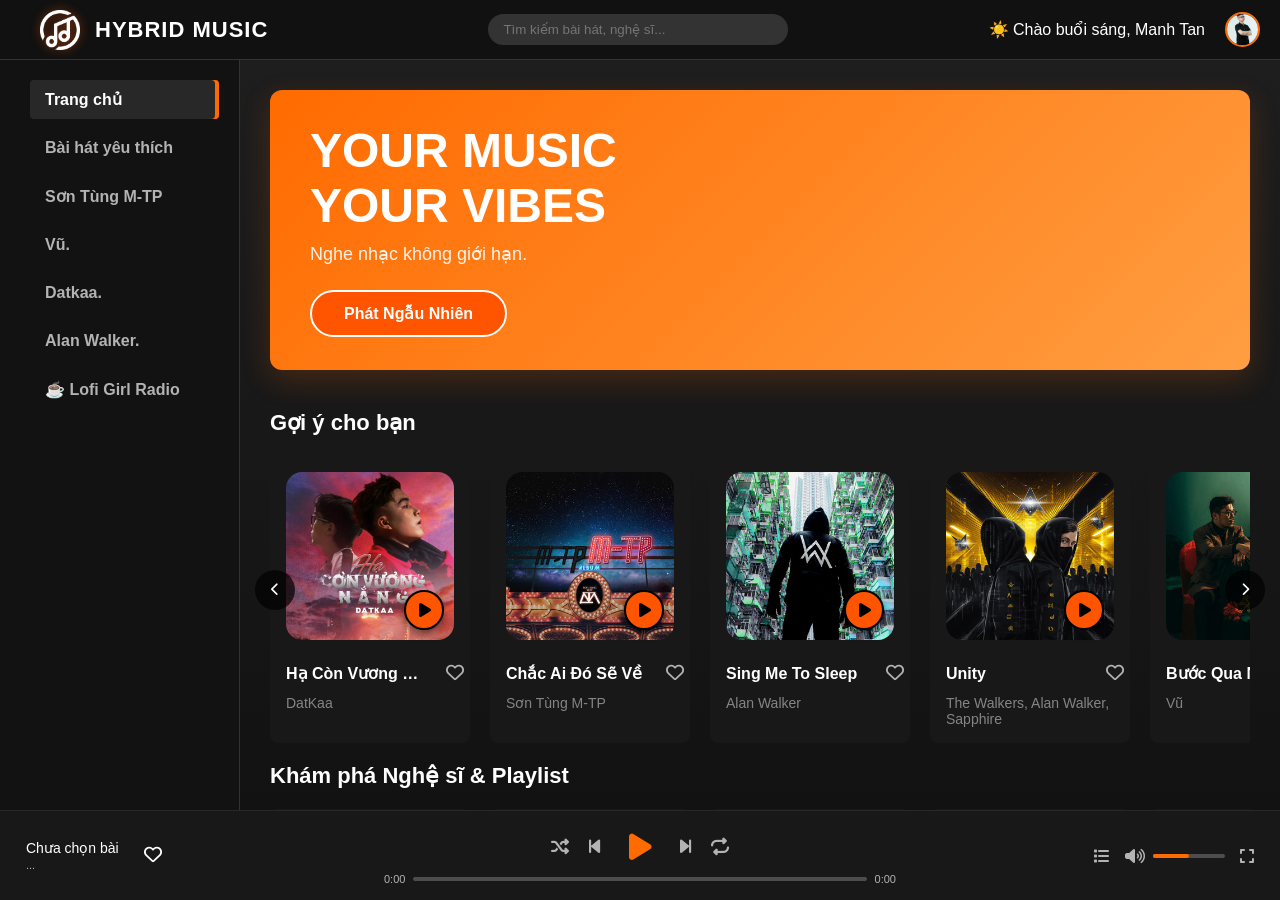
==== commit 88e22c91: "New Code" ====
--- a/index.html
+++ b/index.html
@@ -28,9 +28,10 @@
                 <span class="brand-name">HYBRID MUSIC</span>
             </div>
             <input type="text" placeholder="Tìm kiếm bài hát, nghệ sĩ..." class="search-bar">
-            <div class="user-profile" style="font-weight: 500; font-size: 16px;">
+            
+            <div class="user-profile" style="font-weight: 500; font-size: 16px; cursor: pointer;" onclick="window.location.href='index_login.html'">
                 <span id="user-greeting">Xin chào, User</span>
-                <i class="fa-solid fa-user-circle" style="margin-left: 8px; font-size: 20px;"></i>
+                <img src="pic/ava.png" class="user-avatar" alt="User Avatar">
             </div>
         </div>
 
--- a/style.css
+++ b/style.css
@@ -151,6 +151,30 @@
     color: white;
 }
 
+.user-avatar {
+    width: 35px;           /* Chiều rộng ảnh */
+    height: 35px;          /* Chiều cao ảnh */
+    border-radius: 50%;    /* Bo tròn thành hình tròn */
+    object-fit: cover;     /* Cắt ảnh vừa khung, không bị méo */
+    margin-left: 10px;     /* Cách tên ra một chút */
+    border: 2px solid #ff6b00; /* (Tùy chọn) Viền màu cam cho nổi */
+    transition: transform 0.3s;
+}
+
+.user-profile {
+    display: flex;
+    align-items: center;
+    gap: 10px;
+    font-weight: 500;
+    font-size: 16px;
+    cursor: pointer;
+}
+
+/* Hiệu ứng khi di chuột vào */
+.user-profile:hover .user-avatar {
+    transform: scale(1.1); /* Phóng to nhẹ */
+}
+
 /* --- SIDEBAR --- */
 .sidebar {
     grid-area: sidebar;
@@ -511,14 +535,16 @@
     justify-content: space-between;
     padding: 0 16px;
     color: #b3b3b3;
+    position: relative;
 }
 
 .player-left {
-    width: 30%;
+    width: 20%;
     display: flex;
     align-items: center;
     gap: 15px;
     padding-left: 10px;
+    overflow: hidden; 
 }
 
 .player-right {
@@ -533,9 +559,13 @@
 .player-center {
     width: 40%;
     display: flex;
+    align-items: center;
     flex-direction: column;
     align-items: center;
     gap: 6px;
+    position: absolute;
+    left: 50%;
+    transform: translateX(-50%);
 }
 
 .song-name-text {
@@ -726,7 +756,6 @@
     background: #ff7700; 
 }
 
-
 /* Fan cũng thích (Ảnh tròn) */
 .circle-img {
     border-radius: 50% !important; /* Ghi đè style vuông cũ */
@@ -741,7 +770,6 @@
     margin-top: 40px; /* Cách xa phần trên một chút */
     margin-bottom: 20px;
     color: white;
-
 }
 
 .title-container .heart-btn { 
@@ -760,10 +788,41 @@
     scroll-behavior: smooth; /* Cuộn mượt mà */
 }
 
-
-
-
-
-
-
-
+#current-playlist-title{
+    color: white;
+    font-size: 1.5em;
+    margin: 0 20px 20px 20px;
+}
+
+.text-limit-2-lines {
+    display: -webkit-box;
+    -webkit-line-clamp: 2; 
+    line-clamp: 2; 
+    -webkit-box-orient: vertical;
+    overflow: hidden;
+    text-overflow: ellipsis;
+    word-break: break-word; 
+    line-height: 1.4; 
+    margin-bottom: 4px;
+}
+
+.song-info {
+    display: flex;
+    flex-direction: column;
+    min-width: 0; /* Giúp text bên trong tự co lại thay vì đẩy khung */
+    padding-right: 10px; /* Cách icon tim ra một chút */
+}
+
+/* 3. Sửa class .song-name-text */
+.song-name-text {
+    color: white;
+    font-size: 14px;
+    font-weight: 500;
+    white-space: nowrap; 
+    overflow: hidden;
+    text-overflow: ellipsis;
+
+}
+
+
+
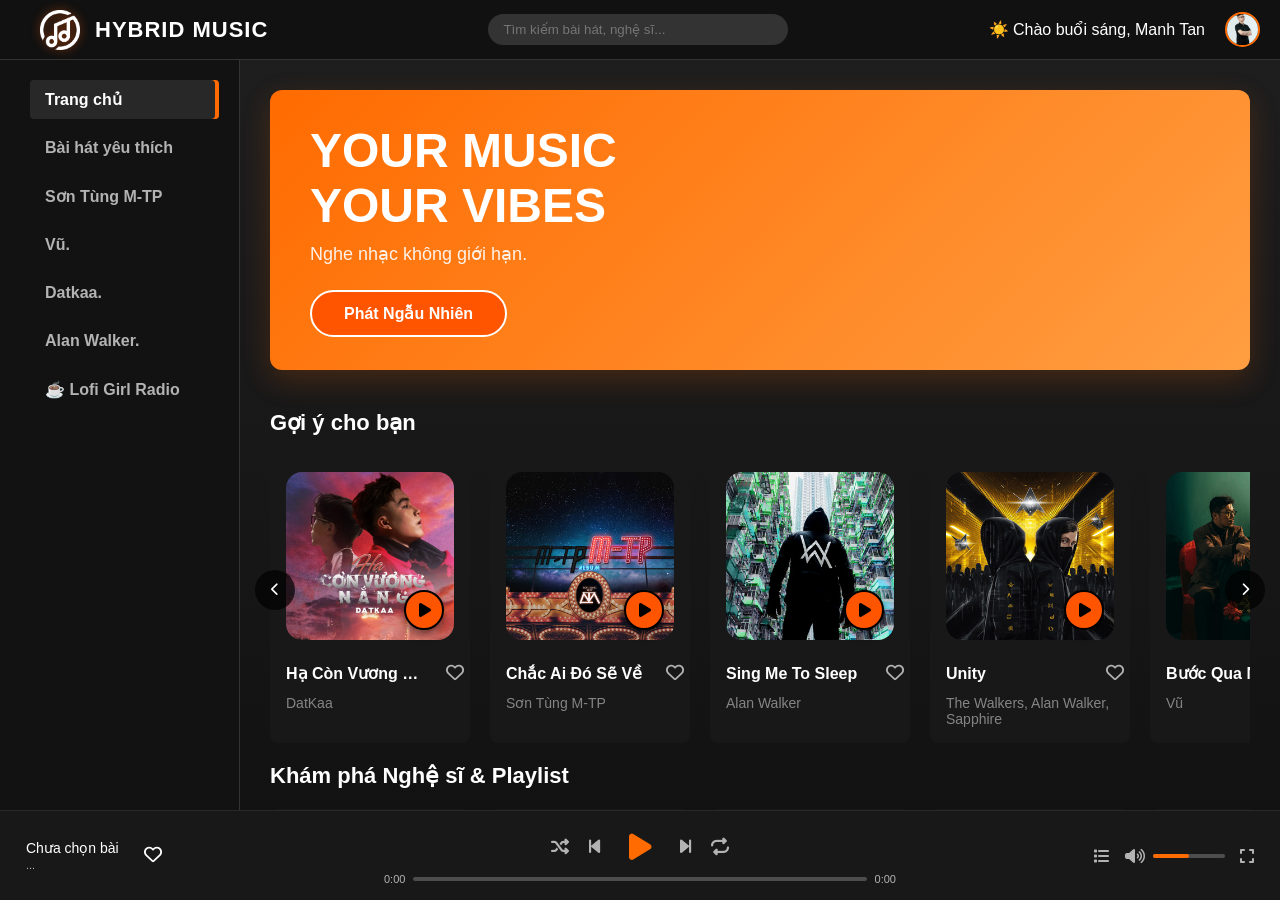
==== commit 9c53336e: "New ico" ====
--- a/index.html
+++ b/index.html
@@ -6,6 +6,9 @@
     <title>Hybrid Music Player</title>
     <link rel="stylesheet" href="style.css">
     <link rel="stylesheet" href="https://cdnjs.cloudflare.com/ajax/libs/font-awesome/6.4.0/css/all.min.css">
+    <link rel="icon" href="pic/Logo.ico">
+
+
 </head>
 <body>
 
